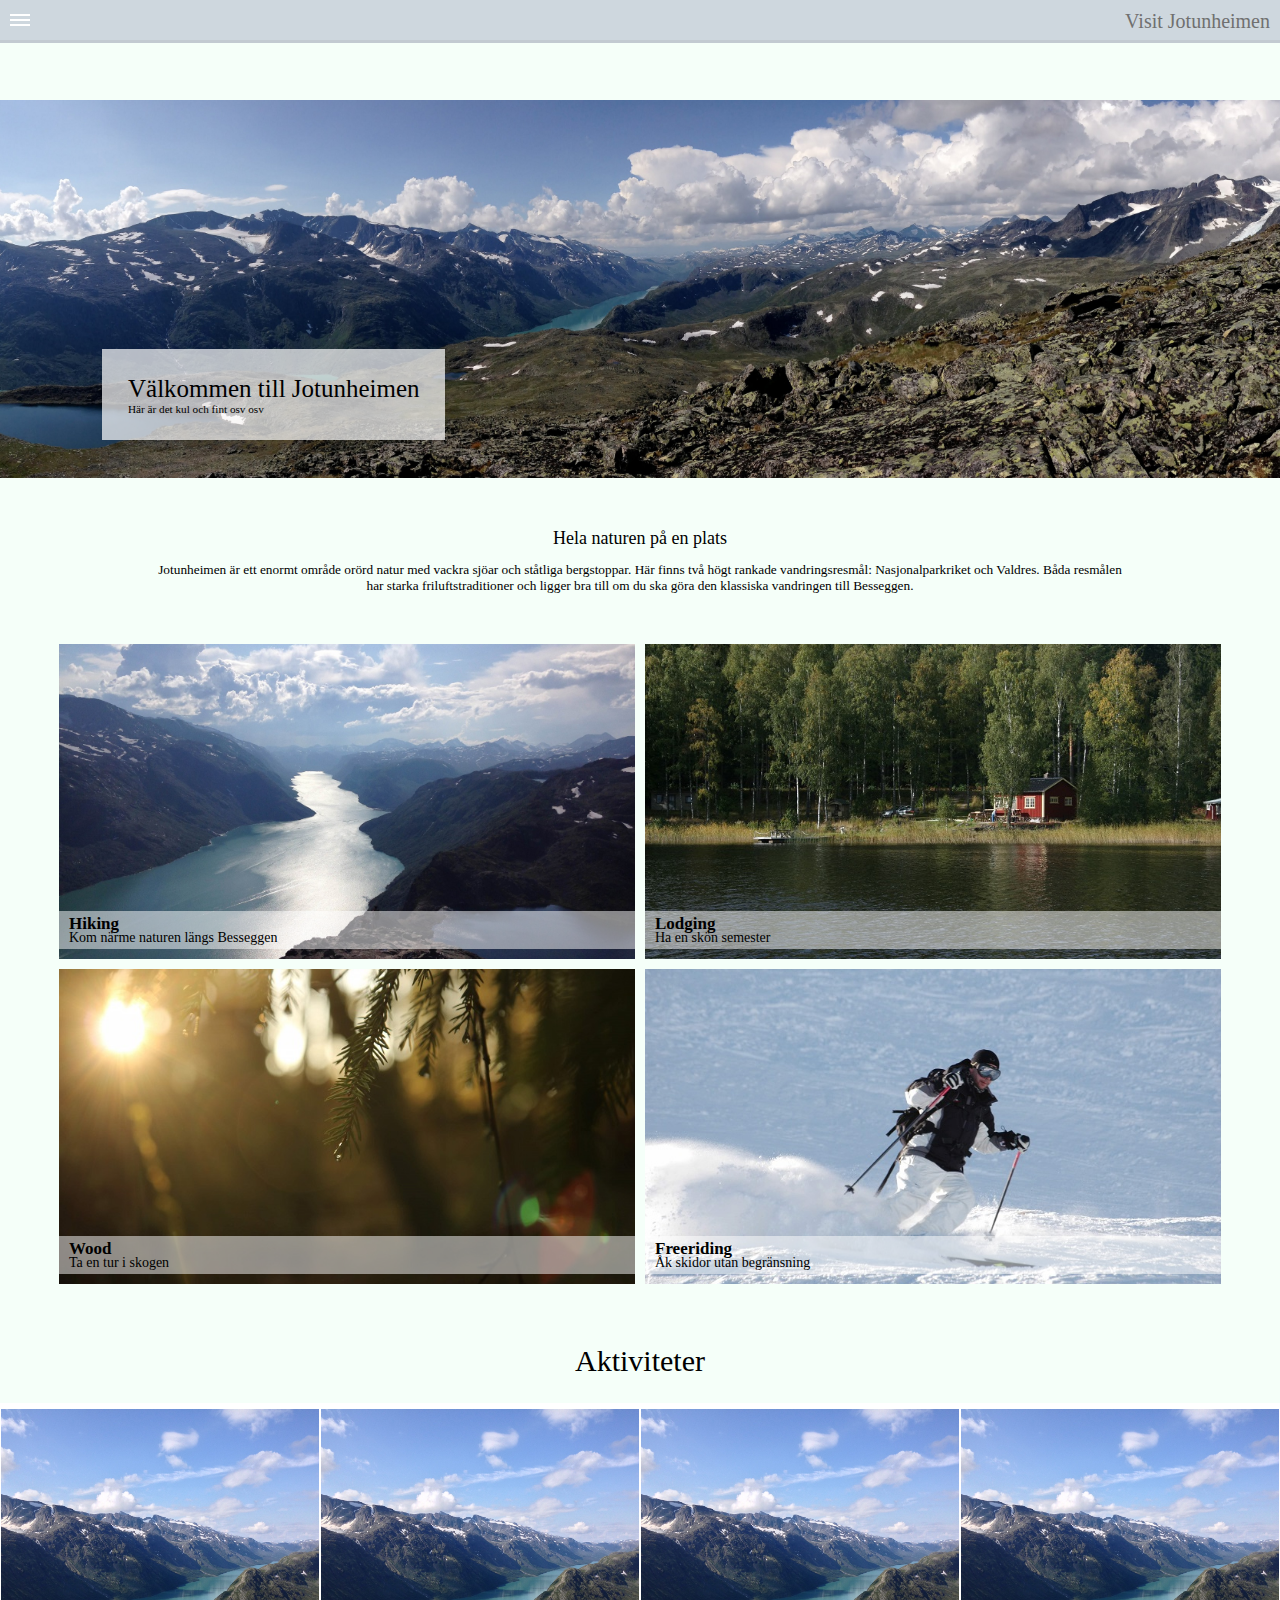
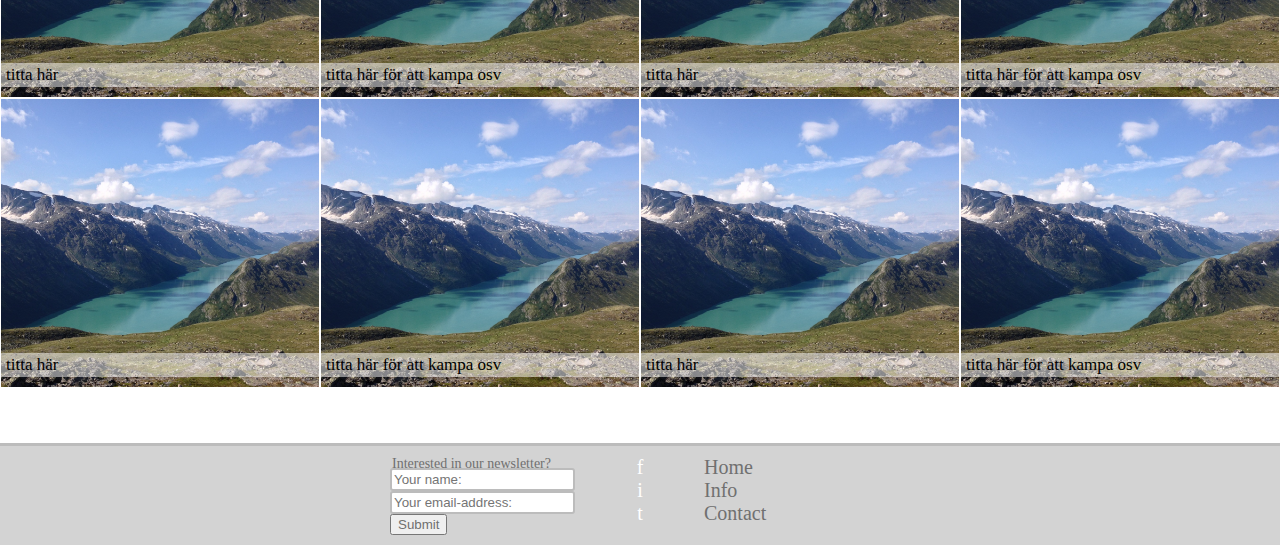
==== src/index.html @ f22ed3e1 "fix width on background" ====
<!DOCTYPE html>
<html lang="en">
<head>
    <meta charset="UTF-8">
    <meta name="viewport" content="width=device-width, initial-scale=1.0"/>
    <meta name="keywords" content="Jotunheimen, Norway, Hiking, Nature">
    <meta name="description" content="Info about Jotunheimen">
    <meta name="author" content="Marcus Lentenius">

    <title>Visit Jotunheimen</title>
    <!-- Latest compiled and minified CSS -->
    <!--    <link rel="stylesheet" href="https://maxcdn.bootstrapcdn.com/bootstrap/4.4.1/css/bootstrap.min.css">-->

    <!-- jQuery library -->
    <script src="https://ajax.googleapis.com/ajax/libs/jquery/3.4.1/jquery.min.js"></script>

    <!-- Popper JS -->
    <script src="https://cdnjs.cloudflare.com/ajax/libs/popper.js/1.16.0/umd/popper.min.js"></script>

    <!-- Latest compiled JavaScript -->
    <script src="https://maxcdn.bootstrapcdn.com/bootstrap/4.4.1/js/bootstrap.min.js"></script>

    <link rel="stylesheet" href="styles/index.css"/>
    <link rel="stylesheet" href="styles/general.css"/>

</head>
<body>
<nav>
    <div class="menu">
        <div class="drop_menu_wrapper"
             data-toggle="collapse"
             data-target="#demo">
            <div class="drop_menu_icon"></div>
            <div class="drop_menu_icon"></div>
            <div class="drop_menu_icon"></div>
        </div>
        <a class="home" href="index.html">Visit Jotunheimen</a>
    </div>
    <div id="demo" class="menu_drop_down collapse">
        <a class="menu_links" href=""> Språk </a>
        <a class="menu_links" href=""> Kontakt </a>
        <a class="menu_links" href=""> Om </a>
    </div>
</nav>
<header class="banner">
    <div class="welcome_wrapper">
        <h2 class="welcome_header">
            Välkommen till Jotunheimen
        </h2>
        <p class="welcome_para">
            Här är det kul
            och fint
            osv
            osv
        </p>
    </div>
</header>

<section id="title_info_section">
    <h1 class="title_header">
        Hela naturen på en plats
    </h1>
    <p class="title_paragraph">
        Jotunheimen är ett enormt område orörd natur med vackra sjöar och ståtliga bergstoppar. Här finns två högt
        rankade vandringsresmål: Nasjonalparkriket och Valdres. Båda resmålen har starka friluftstraditioner och ligger
        bra till om du ska göra den klassiska vandringen till Besseggen.
    </p>
</section>

<section>
    <div class="categories_wrapper">
        <div class="category_hiking_wrapper" onclick="location.href='hiking.html'">
            <div class="category_text_wrapper">
                <h2 class="category_header">
                    Hiking
                </h2>
                <p class="category_paragraph">
                    Kom närme naturen längs Besseggen
                </p>
            </div>
        </div>
        <div class="category_lodging_wrapper">
            <div class="category_text_wrapper">
                <h2 class="category_header">
                    Lodging
                </h2>
                <p class="category_paragraph">
                    Ha en skön semester
                </p>
            </div>
        </div>
        <div class="category_forest_wrapper">
            <div class="category_text_wrapper">
                <h2 class="category_header">
                    Wood
                </h2>
                <p class="category_paragraph">
                    Ta en tur i skogen
                </p>
            </div>
        </div>
        <div class="category_skiing_wrapper">
            <div class="category_text_wrapper">
                <h2 class="category_header">
                    Freeriding
                </h2>
                <p class="category_paragraph">
                    Åk skidor utan begränsning
                </p>
            </div>
        </div>
    </div>
</section>

<section id="short_info_section">
    <h2 class="short_info_title">Aktiviteter</h2>
</section>

<section id="todo_section">
    <div class="todo_links_wrapper">

        <div class="todo_links_target_wrapper">
            <h2 class="todo_link_header">
                titta här
            </h2>
        </div>
        <div class="todo_links_target_wrapper">
            <h2 class="todo_link_header">
                titta här för att kampa osv
            </h2>
        </div>
        <div class="todo_links_target_wrapper">
            <h2 class="todo_link_header">
                titta här
            </h2>
        </div>
        <div class="todo_links_target_wrapper">
            <h2 class="todo_link_header">
                titta här för att kampa osv
            </h2>
        </div>
        <div class="todo_links_target_wrapper">
            <h2 class="todo_link_header">
                titta här
            </h2>
        </div>
        <div class="todo_links_target_wrapper">
            <h2 class="todo_link_header">
                titta här för att kampa osv
            </h2>
        </div>
        <div class="todo_links_target_wrapper">
            <h2 class="todo_link_header">
                titta här
            </h2>
        </div>
        <div class="todo_links_target_wrapper">
            <h2 class="todo_link_header">
                titta här för att kampa osv
            </h2>
        </div>
    </div>
</section>

<footer class="footer">

    <div class="newsletter_wrapper">
        <form action="">
            <fieldset class="newsletter_set">
                <legend class="newsletter_head">Interested in our newsletter?</legend>
                <input class="newsletter_textfield" type="text" placeholder="Your name:"><br>
                <input class="newsletter_textfield" type="text" placeholder="Your email-address:"><br>
                <input class="newsletter_submit" type="submit" value="Submit">
            </fieldset>
        </form>
    </div>
    <div class="social_media_wrapper">
        <p class="menu_links"> f<br>i<br>t</p>
    </div>
    <div class="footer_links_wrapper">
        <a class="footer_links" href="">Home</a>
        <br>
        <a class="footer_links" href="">Info</a>
        <br>
        <a class="footer_links" href="">Contact</a>
    </div>
</footer>

</body>
</html>
---- src/styles/index.css ----
/*<editor-fold desc="MENU">*/
.collapse:not(.show) {
    display: none
}

.collapsing {
    position: relative;
    height: 0;
    overflow: hidden;
    transition: height .35s ease
}

div.menu {
    z-index: 999;
    background-color: #ced7de;
    border-bottom: #c2cad1 3px solid;
    width: 100%;
    height: 40px;
    position: fixed;
    vertical-align: middle;
    top: 0;
}

div.menu_drop_down {
    width: 100%;
    top: 40px;
    position: fixed;
    z-index: 998;
    background-color: #c2cad1;
    border-bottom: #7f9da1 solid 3px;
}

div.drop_menu_icon {
    width: 20px;
    height: 2px;
    margin-bottom: 3px;
    margin-top: 3px;
    background-color: white;
}


a.menu_links {
    color: #707070;
    text-decoration: none;
    margin: 2px 17px 2px 0;
    font-size: 15px;
    float: right;
}



div.drop_menu_wrapper {
    padding-left: 10px;
    padding-top: 11px;
    float: left;
}

div.drop_menu_wrapper:hover {
    cursor: pointer;
}

p.menu_links {
    color: white;
    font-size: 20px;
    margin: auto 15px;
}
/*</editor-fold>*/

/*<editor-fold desc="BANNER">*/

header.banner {
    /*position: relative;*/
    background-image: url("../img/mountain_panorama.jpg");
    background-size: cover;
    background-position: center;
    min-height: 250px;
    height: 100px;
    max-height: 300px;
    padding-bottom: 10%;
    margin-top: 100px;
    position: relative;
}

@media only screen and (max-width: 750px) {
    div.welcome_wrapper {
        width: 100%;
        box-sizing: border-box;
        padding: 15%;
    }
}

@media only screen and (min-width: 751px) {
    div.welcome_wrapper {
        left: 8%;
    }
}

div.welcome_wrapper {
    position: absolute;
    bottom: 10%;
    padding: 2%;
    font-size: 70%;
    background: rgba(255, 255, 255, 0.7);
}

h2.welcome_header {
    padding: 0;
    font-size: 25px;
    margin: 0;
}

p.welcome_para {
    padding: 0;
    margin: 0;
}
/*</editor-fold>*/

/*<editor-fold desc="TITLE">*/
#title_info_section {
    margin: 50px 0;
    text-align: center;
    padding: 0 12%;
}

h1.title_header {
    font-size: large;
}

p.title_paragraph {
    font-size: smaller;
}
/*</editor-fold>*/

/*<editor-fold desc="CATEGORIES">*/

div.categories_wrapper {
    width: 100%;
    display: flex;
    flex-wrap: wrap;
    margin: 0 auto 50px;
    justify-content: center;
    align-items: stretch;
}

@media only screen and (max-width: 750px) {
    div.category_hiking_wrapper,
    div.category_lodging_wrapper,
    div.category_forest_wrapper,
    div.category_skiing_wrapper {
        height: 25vh;
        flex-basis: 49%;
    }
}

@media only screen and (min-width: 751px) {
    div.category_hiking_wrapper,
    div.category_lodging_wrapper,
    div.category_forest_wrapper,
    div.category_skiing_wrapper {
        flex-basis: 49%;
        max-width: 45%;
        height: 35vh;
    }
}

div.category_hiking_wrapper:hover,
div.category_lodging_wrapper:hover,
div.category_forest_wrapper:hover,
div.category_skiing_wrapper:hover  {
    opacity: 0.9;
    cursor: pointer;
}
div.category_hiking_wrapper,
div.category_lodging_wrapper,
div.category_forest_wrapper,
div.category_skiing_wrapper {
    background-size: cover;
    background-position: center;
    margin: 0 5px 10px 5px;
    flex-grow: 1;
    position: relative;
}

/*<editor-fold desc="BG_IMG">*/
div.category_lodging_wrapper {
    background-image: url("../img/lodge.JPG");
}

div.category_hiking_wrapper {
    background-image: url("../img/lake.jpg");
}
div.category_hiking_wrapper:hover {
    cursor: pointer;
}

div.category_forest_wrapper {
    background-image: url("../img/forest.jpg");
}

div.category_skiing_wrapper {
    background-image: url("../img/skiing.JPG");
}
/*</editor-fold>*/


div.category_text_wrapper {
    background: rgba(255, 255, 255, 0.5);
    box-sizing: border-box;
    width: 100%;
    padding: 3px 10px;
    margin: 0;
    position: absolute;
    bottom: 10px;
    font-size: 17px;
}

h2.category_header {
    font-size: 17px;
    font-weight: 600;
    margin: 0;
}

p.category_paragraph {
    font-size: 14px;
    margin: -4px 0 0 0;
}


/*</editor-fold>*/

/*<editor-fold desc="TODO_LINKS">*/
div.todo_links_wrapper {
    width: 100%;
    display: flex;
    flex-wrap: wrap;
    margin: 0 auto 50px;
    justify-content: center;
    align-items: stretch;
    background: black;
}


@media only screen and  (min-width: 1201px) {
    div.todo_links_target_wrapper {
        height: 32vh;
        flex-basis: 24%;
    }
}

@media only screen and  (max-width: 1200px) {
    div.todo_links_target_wrapper {
        height: 32vh;
        flex-basis: 49%;
    }
}

@media only screen and  (max-width: 750px) {
    div.todo_links_target_wrapper {
        height: 25vh;
        flex-basis: 49%;
    }
}

div.todo_links_target_wrapper:hover {
    opacity: 0.9;
    cursor: pointer;
}

div.todo_links_target_wrapper {
    position: relative;
    background-image: url("../img/valley_grass.jpg");
    background-size: cover;
    background-position: center;
    flex-grow: 1;
    opacity: 1;
    border: white 1px solid;
    margin: 0;
}


h2.todo_link_header {
    box-sizing: border-box;
    background: rgba(255, 255, 255, 0.50);
    width: 100%;
    padding: 2px 5px;
    margin: 0;
    position: absolute;
    bottom: 10px;
    font-size: 17px;
}

#todo_section {
    width: 100%;
    /*!*height: 300px; !* remove*!*!*/
    padding: 5px 0 5px 0;
    background: white; /* remove*/
}
/*</editor-fold>*/

#short_info_section {
    width: 100%;
    background:  #f5fff9;
    margin-bottom: 25px;
}

h2.short_info_title {
    text-align: center;
    font-weight: 300;
    font-size: 30px;
}

img.linkedIn_icon {
    width: 40px;
    filter: grayscale(10);
}
---- src/styles/general.css ----
.collapse:not(.show) {
    display: none
}

.collapsing {
    position: relative;
    height: 0;
    overflow: hidden;
    transition: height .35s ease
}

div.menu {
    z-index: 999;
    background-color: #ced7de;
    border-bottom: #c2cad1 3px solid;
    width: 100%;
    height: 40px;
    position: fixed;
}

div.menu_drop_down {
    width: 100%;
    top: 40px;
    position: fixed;
    z-index: 998;
    background-color: #c2cad1;
    border-bottom: #7f9da1 solid 3px;
}

div.drop_menu_icon {
    width: 20px;
    height: 2px;
    margin-bottom: 3px;
    margin-top: 3px;
    background-color: white;
}


a.menu_links {
    color: #707070;
    text-decoration: none;
    margin: 2px 17px 2px 0;
    font-size: 15px;
    float: right;
}

div.drop_menu_wrapper {
    padding-left: 10px;
    padding-top: 11px;
    float: left;
}

div.drop_menu_wrapper:hover {
    cursor: pointer;
}

p.menu_text {
    float: right;
    font-size: 20px;
    margin: 10px;
}


p.menu_links {
    color: white;
    font-size: 20px;
    margin: auto 15px;
}

fieldset.newsletter_set {
    width: 0;
    border: none;
}

legend.newsletter_head {
    color: #707070;
    font-size: 14px;
    margin-bottom: -10px;
}

input.newsletter_submit {
    right: 0;
    color: #707070;
}

div.social_media_wrapper {
    text-align: center;
    flex-basis: 10%;
    max-width: 200px;
}

div.footer_links_wrapper {
    flex-basis: 45%;
    max-width: 200px;
    padding-top: -10px;
}

div.newsletter_wrapper {
    flex-basis: 45%;
    max-width: 200px;
}
input.newsletter_textfield {
    border-radius: 3px;
    border: 2px solid #bcbcbc;
    padding: 2px;
}

a.footer_links {
    color: #707070;
    font-size: 20px;
    margin-top: -10px;
    text-decoration: none;
}

footer.footer {
    display: flex;
    justify-content: center;
    width: 100%;
    padding-top: 10px;
    background-color: #d3d3d3;
    border-top: #bcbcbc 3px solid;
}

a.home {
    float: right;
    font-size: 20px;
    margin: 10px;
    color: #707070;
    text-decoration: none;
}

body {
    margin: 0;
    background: #f5fff9;
    font-family: Calibri, serif;

}

h1, h2, h3, h4, h5, h6 {
    font-weight: 500;
}
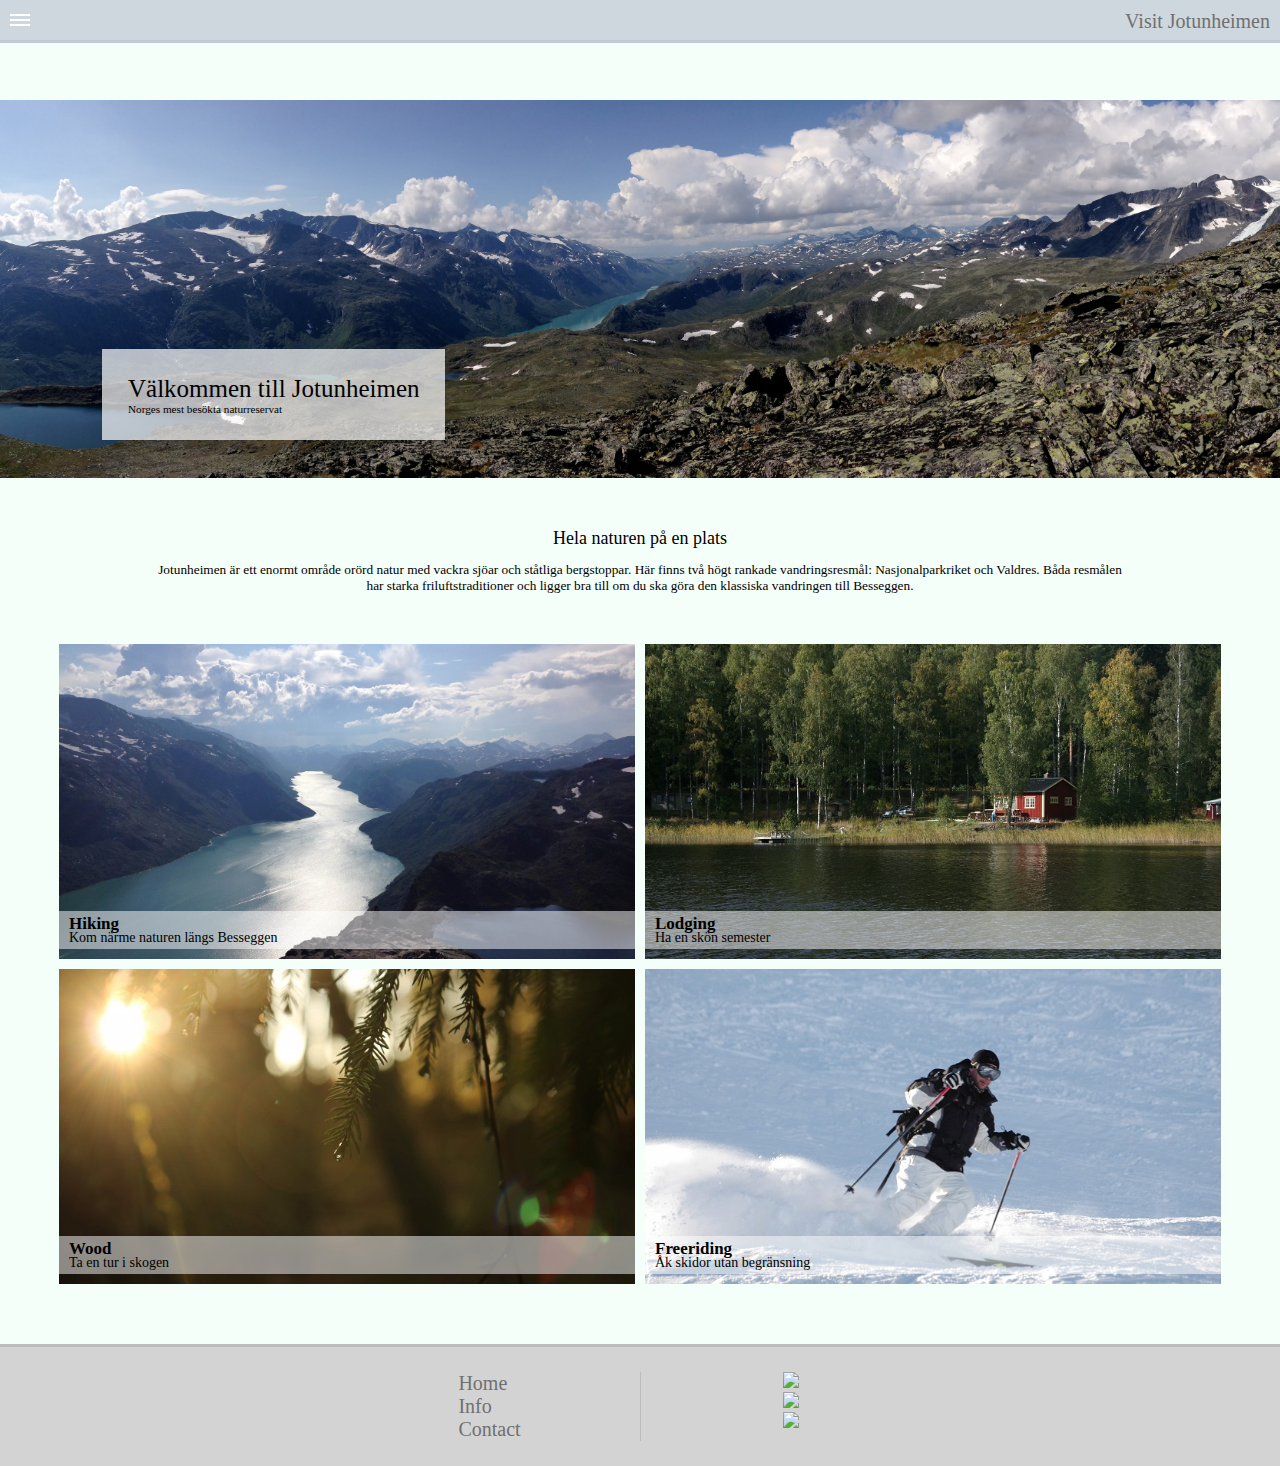
==== commit 49e4db62: "changed images cleaned up code cleaned up features fixed footer" ====
--- a/src/index.html
+++ b/src/index.html
@@ -7,17 +7,11 @@
     <meta name="description" content="Info about Jotunheimen">
     <meta name="author" content="Marcus Lentenius">
 
+    <link rel="shortcut icon" href="img/favicon.png"/>
     <title>Visit Jotunheimen</title>
-    <!-- Latest compiled and minified CSS -->
-    <!--    <link rel="stylesheet" href="https://maxcdn.bootstrapcdn.com/bootstrap/4.4.1/css/bootstrap.min.css">-->
 
-    <!-- jQuery library -->
     <script src="https://ajax.googleapis.com/ajax/libs/jquery/3.4.1/jquery.min.js"></script>
-
-    <!-- Popper JS -->
     <script src="https://cdnjs.cloudflare.com/ajax/libs/popper.js/1.16.0/umd/popper.min.js"></script>
-
-    <!-- Latest compiled JavaScript -->
     <script src="https://maxcdn.bootstrapcdn.com/bootstrap/4.4.1/js/bootstrap.min.js"></script>
 
     <link rel="stylesheet" href="styles/index.css"/>
@@ -48,10 +42,7 @@
             Välkommen till Jotunheimen
         </h2>
         <p class="welcome_para">
-            Här är det kul
-            och fint
-            osv
-            osv
+            Norges mest besökta naturreservat
         </p>
     </div>
 </header>
@@ -69,7 +60,7 @@
 
 <section>
     <div class="categories_wrapper">
-        <div class="category_hiking_wrapper" onclick="location.href='hiking.html'">
+        <div class="category_hiking_wrapper" onclick="location.href='hiking.html#hiking'">
             <div class="category_text_wrapper">
                 <h2 class="category_header">
                     Hiking
@@ -79,7 +70,7 @@
                 </p>
             </div>
         </div>
-        <div class="category_lodging_wrapper">
+        <div class="category_lodging_wrapper" onclick="location.href='hiking.html#skiing'">
             <div class="category_text_wrapper">
                 <h2 class="category_header">
                     Lodging
@@ -89,7 +80,7 @@
                 </p>
             </div>
         </div>
-        <div class="category_forest_wrapper">
+        <div class="category_forest_wrapper" onclick="location.href='hiking.html#lodging'">
             <div class="category_text_wrapper">
                 <h2 class="category_header">
                     Wood
@@ -99,7 +90,7 @@
                 </p>
             </div>
         </div>
-        <div class="category_skiing_wrapper">
+        <div class="category_skiing_wrapper" onclick="location.href='hiking.html#forest_trail'">
             <div class="category_text_wrapper">
                 <h2 class="category_header">
                     Freeriding
@@ -112,77 +103,26 @@
     </div>
 </section>
 
-<section id="short_info_section">
-    <h2 class="short_info_title">Aktiviteter</h2>
-</section>
-
-<section id="todo_section">
-    <div class="todo_links_wrapper">
-
-        <div class="todo_links_target_wrapper">
-            <h2 class="todo_link_header">
-                titta här
-            </h2>
-        </div>
-        <div class="todo_links_target_wrapper">
-            <h2 class="todo_link_header">
-                titta här för att kampa osv
-            </h2>
-        </div>
-        <div class="todo_links_target_wrapper">
-            <h2 class="todo_link_header">
-                titta här
-            </h2>
-        </div>
-        <div class="todo_links_target_wrapper">
-            <h2 class="todo_link_header">
-                titta här för att kampa osv
-            </h2>
-        </div>
-        <div class="todo_links_target_wrapper">
-            <h2 class="todo_link_header">
-                titta här
-            </h2>
-        </div>
-        <div class="todo_links_target_wrapper">
-            <h2 class="todo_link_header">
-                titta här för att kampa osv
-            </h2>
-        </div>
-        <div class="todo_links_target_wrapper">
-            <h2 class="todo_link_header">
-                titta här
-            </h2>
-        </div>
-        <div class="todo_links_target_wrapper">
-            <h2 class="todo_link_header">
-                titta här för att kampa osv
-            </h2>
+<footer class="footer">
+    <div class="footer_links_wrapper">
+        <div class="footer_links_centering">
+            <a class="footer_links" href="">Home</a>
+            <br>
+            <a class="footer_links" href="">Info</a>
+            <br>
+            <a class="footer_links" href="">Contact</a>
         </div>
     </div>
-</section>
-
-<footer class="footer">
-
-    <div class="newsletter_wrapper">
-        <form action="">
-            <fieldset class="newsletter_set">
-                <legend class="newsletter_head">Interested in our newsletter?</legend>
-                <input class="newsletter_textfield" type="text" placeholder="Your name:"><br>
-                <input class="newsletter_textfield" type="text" placeholder="Your email-address:"><br>
-                <input class="newsletter_submit" type="submit" value="Submit">
-            </fieldset>
-        </form>
-    </div>
     <div class="social_media_wrapper">
-        <p class="menu_links"> f<br>i<br>t</p>
-    </div>
-    <div class="footer_links_wrapper">
-        <a class="footer_links" href="">Home</a>
-        <br>
-        <a class="footer_links" href="">Info</a>
-        <br>
-        <a class="footer_links" href="">Contact</a>
+        <a class="social_media_link" href="https://twitter.com/jotunheimen_com">
+            <img class="social_media_icon" src="img/twitter.png"/>
+        </a>
+        <a class="social_media_link" href="https://www.facebook.com/Jotunheimennorway/">
+            <img class="social_media_icon" src="img/facebook.png"/>
+        </a>
+        <a class="social_media_link" href="https://www.instagram.com/visitjotunheimen/">
+            <img class="social_media_icon" src="img/instagram.png"/>
+        </a>
     </div>
 </footer>
 
--- a/src/styles/index.css
+++ b/src/styles/index.css
@@ -179,6 +179,7 @@
     margin: 0 5px 10px 5px;
     flex-grow: 1;
     position: relative;
+    transition: opacity .2s ease-in-out;
 }
 
 /*<editor-fold desc="BG_IMG">*/
@@ -275,6 +276,7 @@
     opacity: 1;
     border: white 1px solid;
     margin: 0;
+    transition: opacity .2s ease-in-out;
 }
 
 
--- a/src/styles/general.css
+++ b/src/styles/general.css
@@ -61,49 +61,19 @@
     margin: 10px;
 }
 
-
-p.menu_links {
-    color: white;
-    font-size: 20px;
-    margin: auto 15px;
-}
-
-fieldset.newsletter_set {
-    width: 0;
-    border: none;
-}
-
-legend.newsletter_head {
-    color: #707070;
-    font-size: 14px;
-    margin-bottom: -10px;
-}
-
-input.newsletter_submit {
-    right: 0;
-    color: #707070;
-}
-
 div.social_media_wrapper {
-    text-align: center;
-    flex-basis: 10%;
-    max-width: 200px;
+    flex-basis: 50%;
+    max-width: 300px;
+    display: flex;
+    flex-direction: column;
+    align-items: center;
+    border-left: solid #bcbcbc 1px;
 }
 
 div.footer_links_wrapper {
-    flex-basis: 45%;
-    max-width: 200px;
-    padding-top: -10px;
-}
-
-div.newsletter_wrapper {
-    flex-basis: 45%;
-    max-width: 200px;
-}
-input.newsletter_textfield {
-    border-radius: 3px;
-    border: 2px solid #bcbcbc;
-    padding: 2px;
+    /*text-align: center;*/
+    flex-basis: 50%;
+    max-width: 300px;
 }
 
 a.footer_links {
@@ -113,11 +83,18 @@
     text-decoration: none;
 }
 
+div.footer_links_centering {
+    display: inline-block;
+    position: relative;
+    left: calc(50%);
+    transform: translateX(-50%);
+}
+
 footer.footer {
     display: flex;
     justify-content: center;
     width: 100%;
-    padding-top: 10px;
+    padding: 25px 0;
     background-color: #d3d3d3;
     border-top: #bcbcbc 3px solid;
 }
@@ -127,6 +104,10 @@
     font-size: 20px;
     margin: 10px;
     color: #707070;
+    text-decoration: none;
+}
+
+a.social_media_link {
     text-decoration: none;
 }
 
@@ -140,3 +121,7 @@
 h1, h2, h3, h4, h5, h6 {
     font-weight: 500;
 }
+
+img.social_media_icon {
+    height: 20px;
+}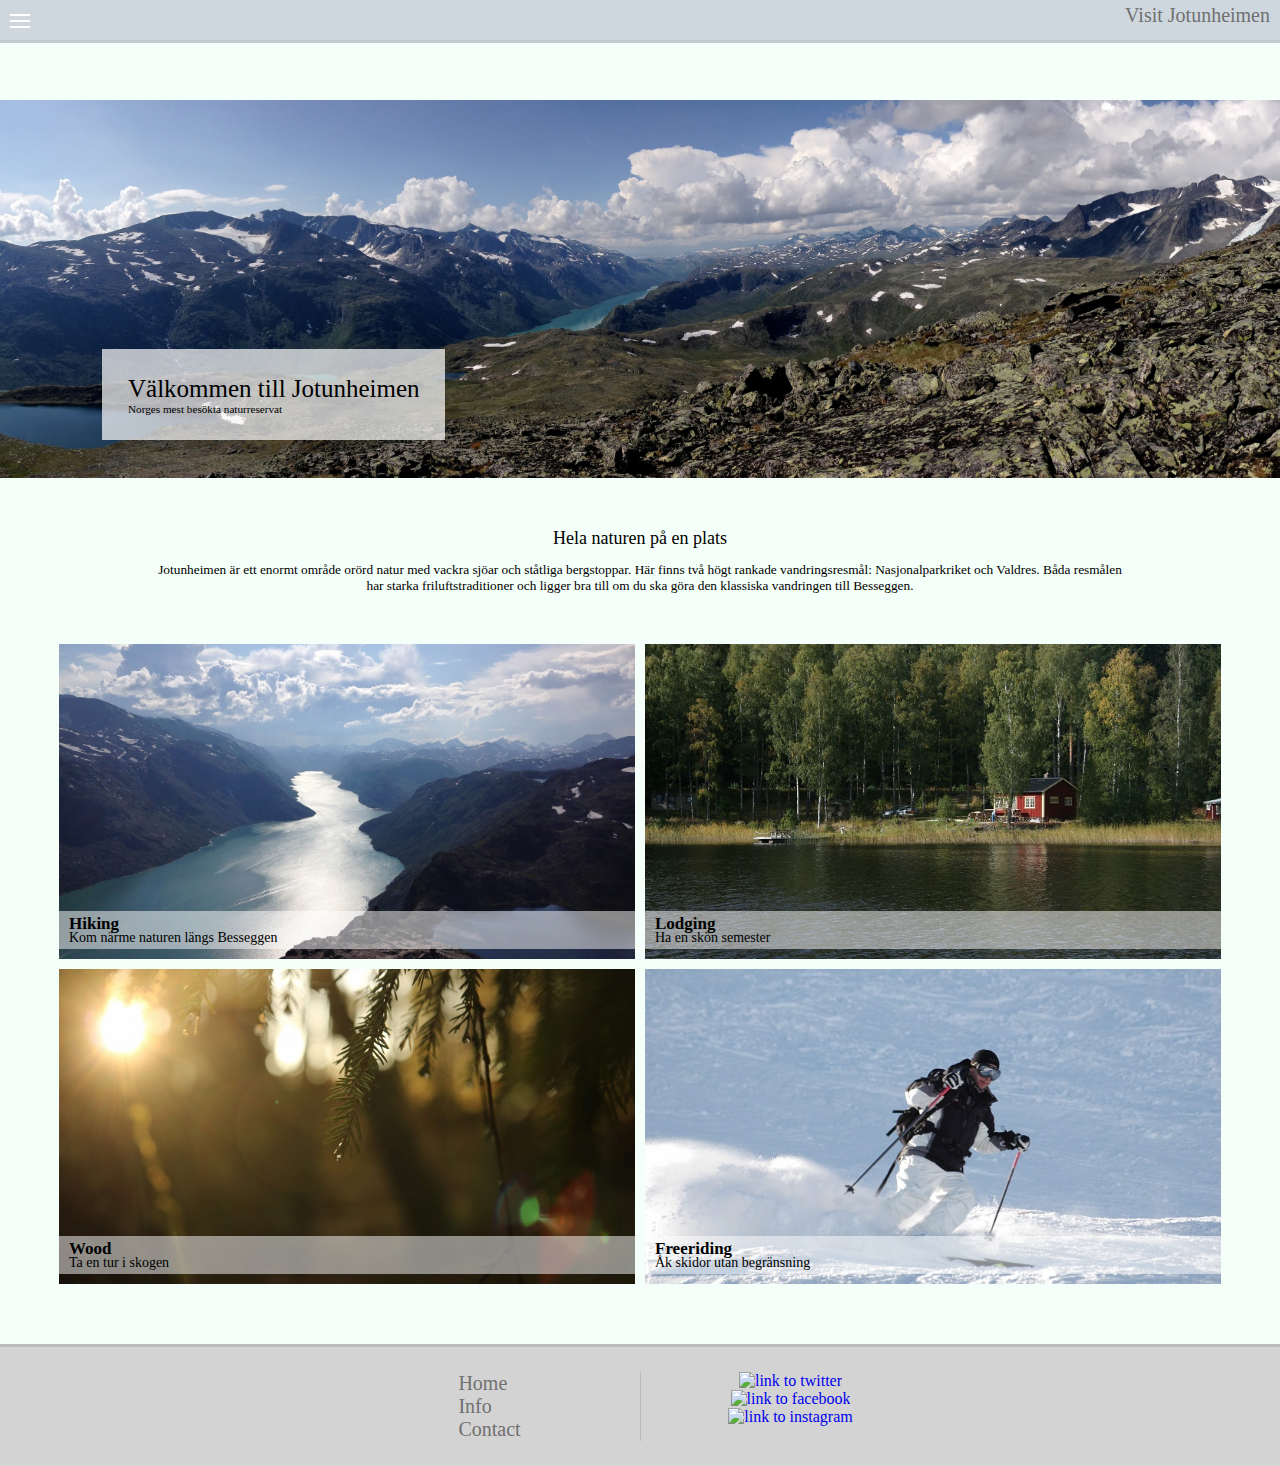
==== commit dae91f0e: "changed images cleaned up code cleaned up features fixed footer" ====
--- a/src/index.html
+++ b/src/index.html
@@ -31,9 +31,9 @@
         <a class="home" href="index.html">Visit Jotunheimen</a>
     </div>
     <div id="demo" class="menu_drop_down collapse">
-        <a class="menu_links" href=""> Språk </a>
-        <a class="menu_links" href=""> Kontakt </a>
-        <a class="menu_links" href=""> Om </a>
+        <a class="menu_links" href="index.html"> Home </a>
+        <a class="menu_links" href="info.html"> Info </a>
+        <a class="menu_links" href="contact.html"> Contact </a>
     </div>
 </nav>
 <header class="banner">
@@ -115,13 +115,13 @@
     </div>
     <div class="social_media_wrapper">
         <a class="social_media_link" href="https://twitter.com/jotunheimen_com">
-            <img class="social_media_icon" src="img/twitter.png"/>
+            <img class="social_media_icon" src="img/twitter.png" alt="link to twitter"/>
         </a>
         <a class="social_media_link" href="https://www.facebook.com/Jotunheimennorway/">
-            <img class="social_media_icon" src="img/facebook.png"/>
+            <img class="social_media_icon" src="img/facebook.png" alt="link to facebook"/>
         </a>
         <a class="social_media_link" href="https://www.instagram.com/visitjotunheimen/">
-            <img class="social_media_icon" src="img/instagram.png"/>
+            <img class="social_media_icon" src="img/instagram.png" alt="link to instagram"/>
         </a>
     </div>
 </footer>
--- a/src/styles/index.css
+++ b/src/styles/index.css
@@ -1,80 +1,12 @@
-/*<editor-fold desc="MENU">*/
-.collapse:not(.show) {
-    display: none
-}
-
-.collapsing {
-    position: relative;
-    height: 0;
-    overflow: hidden;
-    transition: height .35s ease
-}
-
-div.menu {
-    z-index: 999;
-    background-color: #ced7de;
-    border-bottom: #c2cad1 3px solid;
-    width: 100%;
-    height: 40px;
-    position: fixed;
-    vertical-align: middle;
-    top: 0;
-}
-
-div.menu_drop_down {
-    width: 100%;
-    top: 40px;
-    position: fixed;
-    z-index: 998;
-    background-color: #c2cad1;
-    border-bottom: #7f9da1 solid 3px;
-}
-
-div.drop_menu_icon {
-    width: 20px;
-    height: 2px;
-    margin-bottom: 3px;
-    margin-top: 3px;
-    background-color: white;
-}
-
-
-a.menu_links {
-    color: #707070;
-    text-decoration: none;
-    margin: 2px 17px 2px 0;
-    font-size: 15px;
-    float: right;
-}
-
-
-
-div.drop_menu_wrapper {
-    padding-left: 10px;
-    padding-top: 11px;
-    float: left;
-}
-
-div.drop_menu_wrapper:hover {
-    cursor: pointer;
-}
-
-p.menu_links {
-    color: white;
-    font-size: 20px;
-    margin: auto 15px;
-}
-/*</editor-fold>*/
 
 /*<editor-fold desc="BANNER">*/
 
 header.banner {
-    /*position: relative;*/
     background-image: url("../img/mountain_panorama.jpg");
     background-size: cover;
     background-position: center;
     min-height: 250px;
-    height: 100px;
+    /*height: 100px;*/
     max-height: 300px;
     padding-bottom: 10%;
     margin-top: 100px;
@@ -104,13 +36,13 @@
 }
 
 h2.welcome_header {
-    padding: 0;
+    /*padding: 0;*/
     font-size: 25px;
     margin: 0;
 }
 
 p.welcome_para {
-    padding: 0;
+    /*padding: 0;*/
     margin: 0;
 }
 /*</editor-fold>*/
@@ -139,7 +71,7 @@
     flex-wrap: wrap;
     margin: 0 auto 50px;
     justify-content: center;
-    align-items: stretch;
+    /*align-items: stretch;*/
 }
 
 @media only screen and (max-width: 750px) {
@@ -229,89 +161,4 @@
 
 /*</editor-fold>*/
 
-/*<editor-fold desc="TODO_LINKS">*/
-div.todo_links_wrapper {
-    width: 100%;
-    display: flex;
-    flex-wrap: wrap;
-    margin: 0 auto 50px;
-    justify-content: center;
-    align-items: stretch;
-    background: black;
-}
 
-
-@media only screen and  (min-width: 1201px) {
-    div.todo_links_target_wrapper {
-        height: 32vh;
-        flex-basis: 24%;
-    }
-}
-
-@media only screen and  (max-width: 1200px) {
-    div.todo_links_target_wrapper {
-        height: 32vh;
-        flex-basis: 49%;
-    }
-}
-
-@media only screen and  (max-width: 750px) {
-    div.todo_links_target_wrapper {
-        height: 25vh;
-        flex-basis: 49%;
-    }
-}
-
-div.todo_links_target_wrapper:hover {
-    opacity: 0.9;
-    cursor: pointer;
-}
-
-div.todo_links_target_wrapper {
-    position: relative;
-    background-image: url("../img/valley_grass.jpg");
-    background-size: cover;
-    background-position: center;
-    flex-grow: 1;
-    opacity: 1;
-    border: white 1px solid;
-    margin: 0;
-    transition: opacity .2s ease-in-out;
-}
-
-
-h2.todo_link_header {
-    box-sizing: border-box;
-    background: rgba(255, 255, 255, 0.50);
-    width: 100%;
-    padding: 2px 5px;
-    margin: 0;
-    position: absolute;
-    bottom: 10px;
-    font-size: 17px;
-}
-
-#todo_section {
-    width: 100%;
-    /*!*height: 300px; !* remove*!*!*/
-    padding: 5px 0 5px 0;
-    background: white; /* remove*/
-}
-/*</editor-fold>*/
-
-#short_info_section {
-    width: 100%;
-    background:  #f5fff9;
-    margin-bottom: 25px;
-}
-
-h2.short_info_title {
-    text-align: center;
-    font-weight: 300;
-    font-size: 30px;
-}
-
-img.linkedIn_icon {
-    width: 40px;
-    filter: grayscale(10);
-}
--- a/src/styles/general.css
+++ b/src/styles/general.css
@@ -11,19 +11,22 @@
 }
 
 div.menu {
-    z-index: 999;
+    text-align: right;
+    z-index: 1;
     background-color: #ced7de;
     border-bottom: #c2cad1 3px solid;
     width: 100%;
     height: 40px;
     position: fixed;
+    top: 0;
 }
 
 div.menu_drop_down {
     width: 100%;
     top: 40px;
     position: fixed;
-    z-index: 998;
+    text-align: right;
+    z-index: 1;
     background-color: #c2cad1;
     border-bottom: #7f9da1 solid 3px;
 }
@@ -31,8 +34,7 @@
 div.drop_menu_icon {
     width: 20px;
     height: 2px;
-    margin-bottom: 3px;
-    margin-top: 3px;
+    margin-bottom: 4px;
     background-color: white;
 }
 
@@ -40,25 +42,20 @@
 a.menu_links {
     color: #707070;
     text-decoration: none;
-    margin: 2px 17px 2px 0;
+    margin-right: 10px;
     font-size: 15px;
-    float: right;
+    position: relative;
+    bottom: 3px;
 }
 
 div.drop_menu_wrapper {
     padding-left: 10px;
-    padding-top: 11px;
+    padding-top: 14px;
     float: left;
 }
 
 div.drop_menu_wrapper:hover {
     cursor: pointer;
-}
-
-p.menu_text {
-    float: right;
-    font-size: 20px;
-    margin: 10px;
 }
 
 div.social_media_wrapper {
@@ -71,7 +68,6 @@
 }
 
 div.footer_links_wrapper {
-    /*text-align: center;*/
     flex-basis: 50%;
     max-width: 300px;
 }
@@ -79,29 +75,31 @@
 a.footer_links {
     color: #707070;
     font-size: 20px;
-    margin-top: -10px;
+    /*margin-top: -10px;*/
     text-decoration: none;
 }
 
 div.footer_links_centering {
     display: inline-block;
     position: relative;
-    left: calc(50%);
+    left: 50%;
     transform: translateX(-50%);
 }
 
 footer.footer {
     display: flex;
     justify-content: center;
-    width: 100%;
+    /*width: 100%;*/
     padding: 25px 0;
     background-color: #d3d3d3;
     border-top: #bcbcbc 3px solid;
 }
 
 a.home {
-    float: right;
+    /*float: right;*/
     font-size: 20px;
+    top: 4px;
+    position: relative;
     margin: 10px;
     color: #707070;
     text-decoration: none;
@@ -115,7 +113,6 @@
     margin: 0;
     background: #f5fff9;
     font-family: Calibri, serif;
-
 }
 
 h1, h2, h3, h4, h5, h6 {
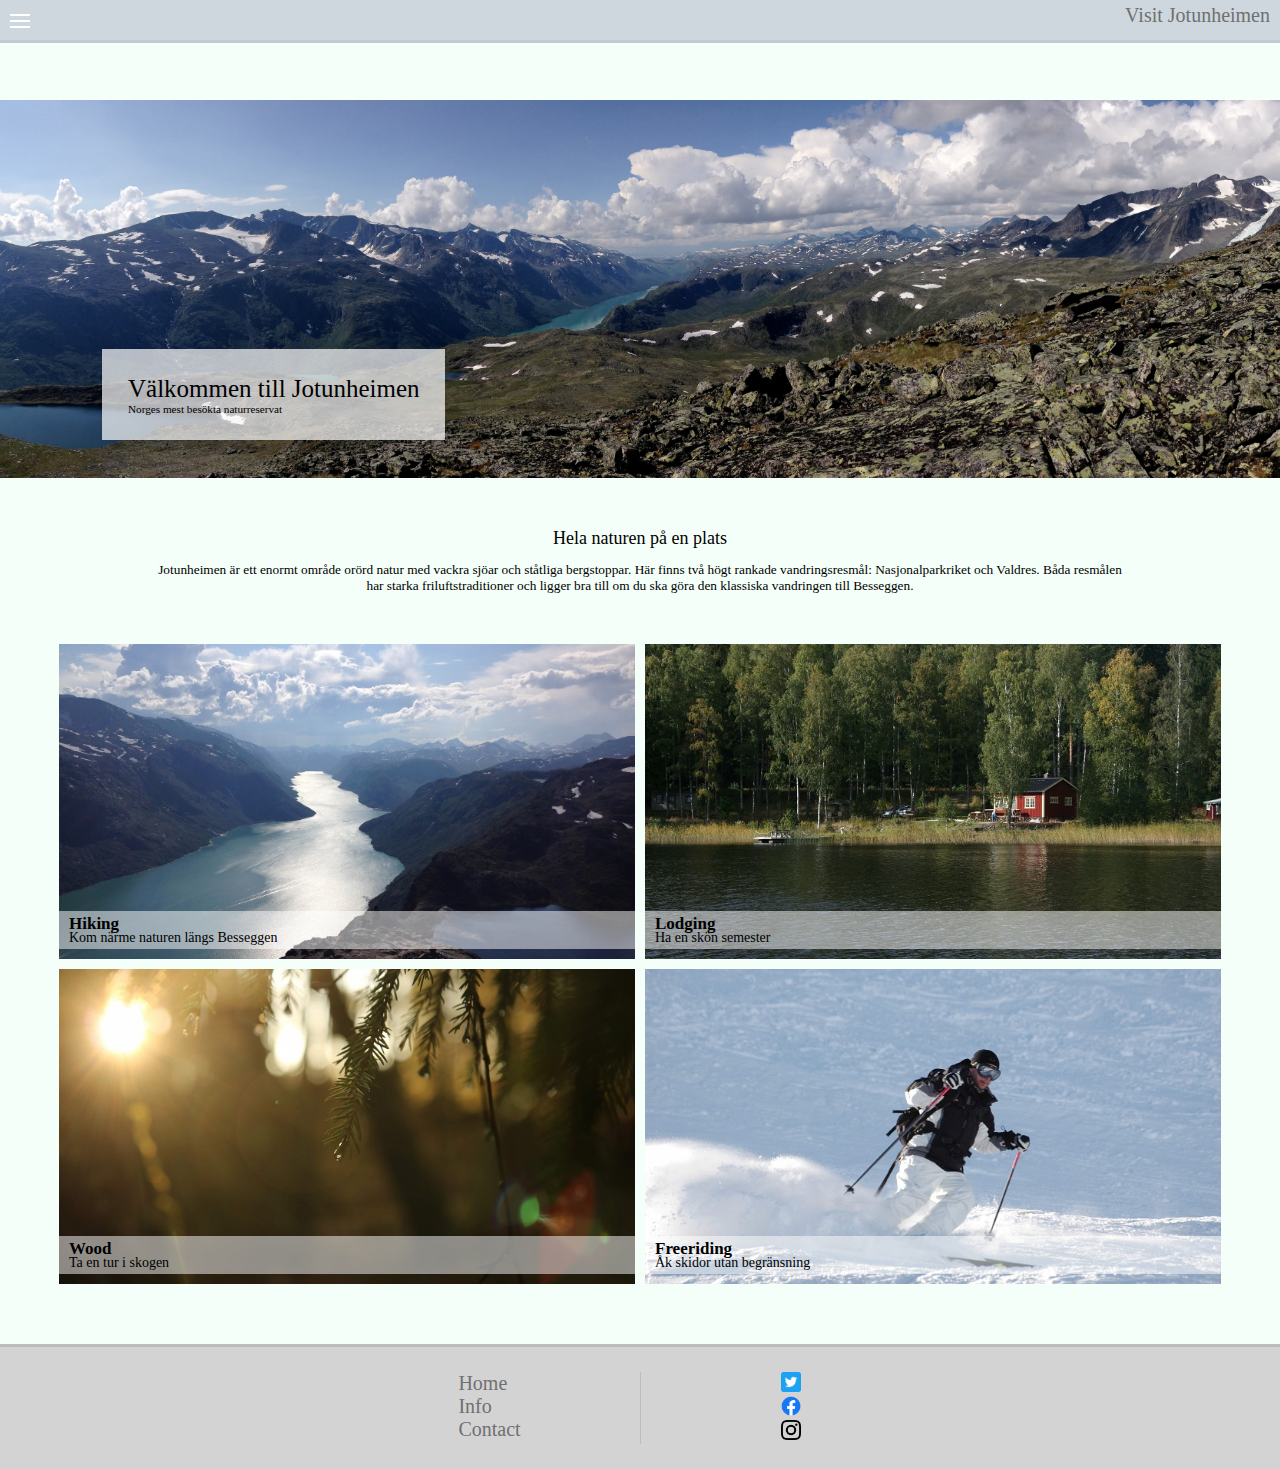
==== commit 99760138: "responsive layout for tablets and smartphones" ====
--- a/src/index.html
+++ b/src/index.html
@@ -32,7 +32,7 @@
     </div>
     <div id="demo" class="menu_drop_down collapse">
         <a class="menu_links" href="index.html"> Home </a>
-        <a class="menu_links" href="info.html"> Info </a>
+        <a class="menu_links" href="hiking.html"> Info </a>
         <a class="menu_links" href="contact.html"> Contact </a>
     </div>
 </nav>
--- a/src/styles/index.css
+++ b/src/styles/index.css
@@ -71,7 +71,6 @@
     flex-wrap: wrap;
     margin: 0 auto 50px;
     justify-content: center;
-    /*align-items: stretch;*/
 }
 
 @media only screen and (max-width: 750px) {
--- a/src/styles/general.css
+++ b/src/styles/general.css
@@ -75,7 +75,6 @@
 a.footer_links {
     color: #707070;
     font-size: 20px;
-    /*margin-top: -10px;*/
     text-decoration: none;
 }
 
@@ -89,14 +88,12 @@
 footer.footer {
     display: flex;
     justify-content: center;
-    /*width: 100%;*/
     padding: 25px 0;
     background-color: #d3d3d3;
     border-top: #bcbcbc 3px solid;
 }
 
 a.home {
-    /*float: right;*/
     font-size: 20px;
     top: 4px;
     position: relative;
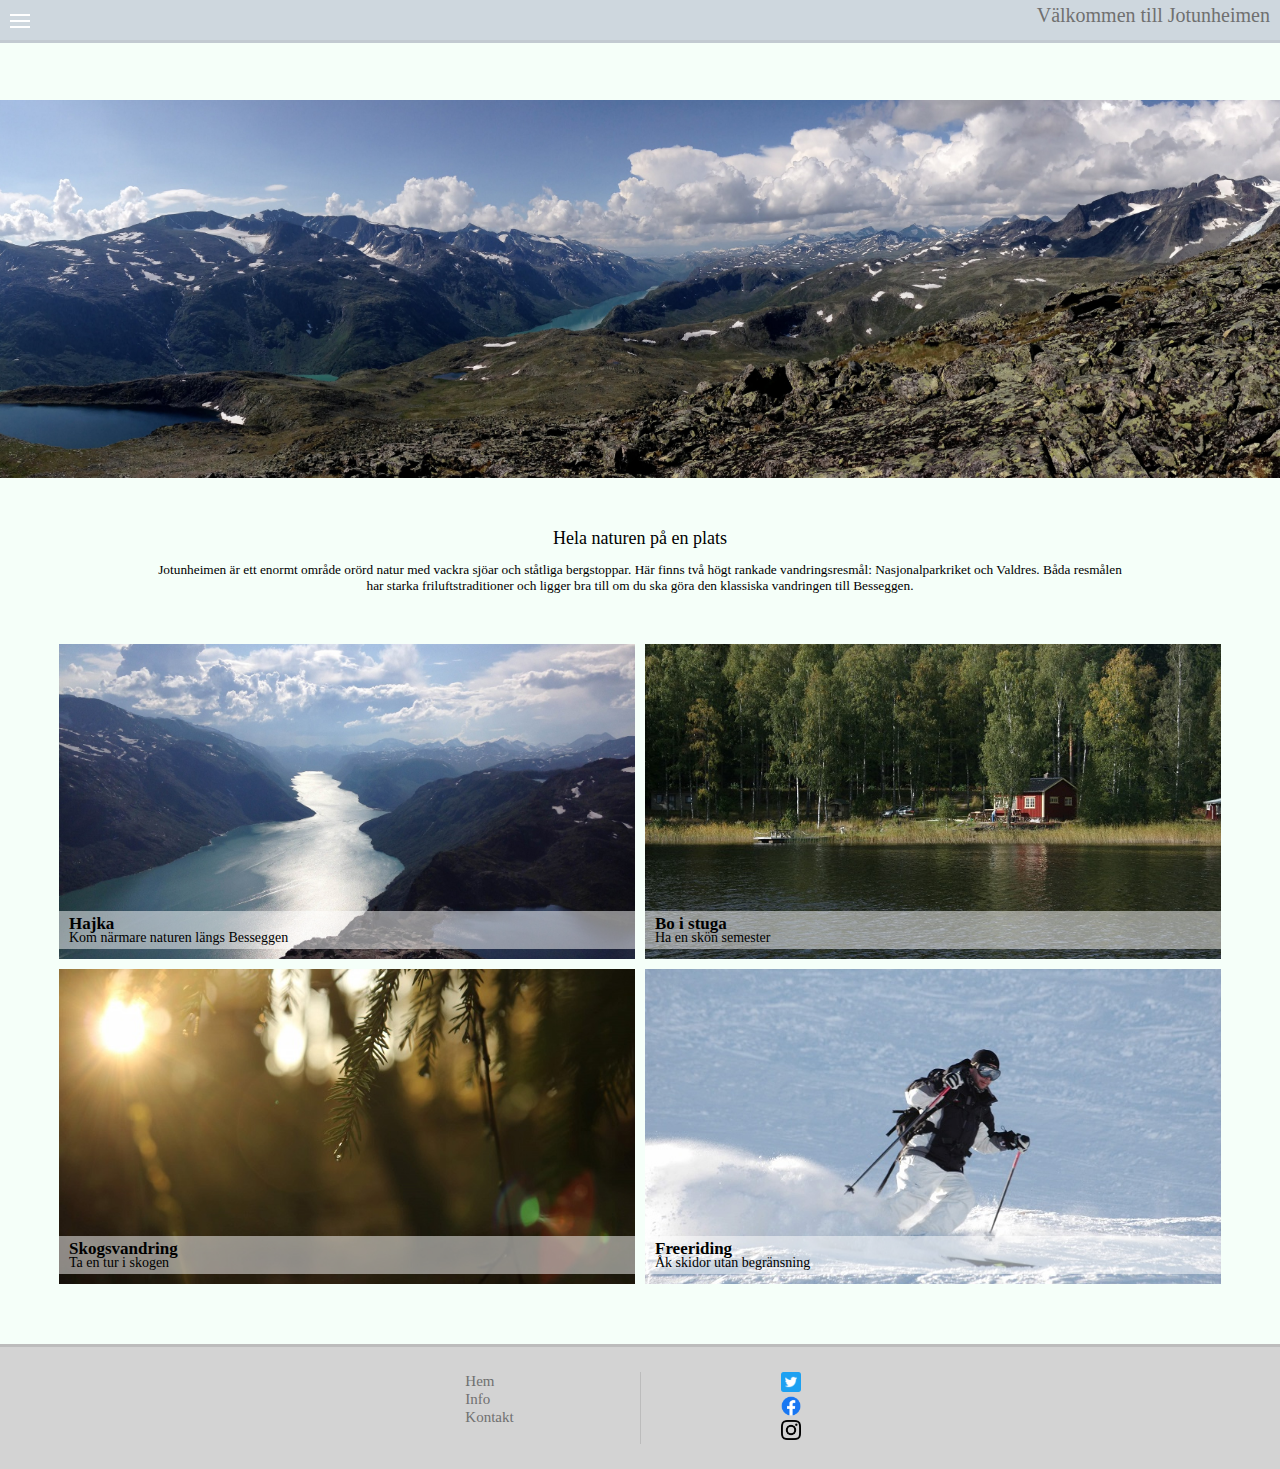
==== commit 65216c14: "contact page added" ====
--- a/src/index.html
+++ b/src/index.html
@@ -8,11 +8,14 @@
     <meta name="author" content="Marcus Lentenius">
 
     <link rel="shortcut icon" href="img/favicon.png"/>
-    <title>Visit Jotunheimen</title>
+
+    <title>Hälsa på i Jotunheimen</title>
 
     <script src="https://ajax.googleapis.com/ajax/libs/jquery/3.4.1/jquery.min.js"></script>
     <script src="https://cdnjs.cloudflare.com/ajax/libs/popper.js/1.16.0/umd/popper.min.js"></script>
     <script src="https://maxcdn.bootstrapcdn.com/bootstrap/4.4.1/js/bootstrap.min.js"></script>
+
+    <script src="js/general.js"></script>
 
     <link rel="stylesheet" href="styles/index.css"/>
     <link rel="stylesheet" href="styles/general.css"/>
@@ -20,31 +23,9 @@
 </head>
 <body>
 <nav>
-    <div class="menu">
-        <div class="drop_menu_wrapper"
-             data-toggle="collapse"
-             data-target="#demo">
-            <div class="drop_menu_icon"></div>
-            <div class="drop_menu_icon"></div>
-            <div class="drop_menu_icon"></div>
-        </div>
-        <a class="home" href="index.html">Visit Jotunheimen</a>
-    </div>
-    <div id="demo" class="menu_drop_down collapse">
-        <a class="menu_links" href="index.html"> Home </a>
-        <a class="menu_links" href="hiking.html"> Info </a>
-        <a class="menu_links" href="contact.html"> Contact </a>
-    </div>
 </nav>
+
 <header class="banner">
-    <div class="welcome_wrapper">
-        <h2 class="welcome_header">
-            Välkommen till Jotunheimen
-        </h2>
-        <p class="welcome_para">
-            Norges mest besökta naturreservat
-        </p>
-    </div>
 </header>
 
 <section id="title_info_section">
@@ -63,17 +44,17 @@
         <div class="category_hiking_wrapper" onclick="location.href='hiking.html#hiking'">
             <div class="category_text_wrapper">
                 <h2 class="category_header">
-                    Hiking
+                    Hajka
                 </h2>
                 <p class="category_paragraph">
-                    Kom närme naturen längs Besseggen
+                    Kom närmare naturen längs Besseggen
                 </p>
             </div>
         </div>
         <div class="category_lodging_wrapper" onclick="location.href='hiking.html#skiing'">
             <div class="category_text_wrapper">
                 <h2 class="category_header">
-                    Lodging
+                    Bo i stuga
                 </h2>
                 <p class="category_paragraph">
                     Ha en skön semester
@@ -83,7 +64,7 @@
         <div class="category_forest_wrapper" onclick="location.href='hiking.html#lodging'">
             <div class="category_text_wrapper">
                 <h2 class="category_header">
-                    Wood
+                    Skogsvandring
                 </h2>
                 <p class="category_paragraph">
                     Ta en tur i skogen
@@ -104,26 +85,6 @@
 </section>
 
 <footer class="footer">
-    <div class="footer_links_wrapper">
-        <div class="footer_links_centering">
-            <a class="footer_links" href="">Home</a>
-            <br>
-            <a class="footer_links" href="">Info</a>
-            <br>
-            <a class="footer_links" href="">Contact</a>
-        </div>
-    </div>
-    <div class="social_media_wrapper">
-        <a class="social_media_link" href="https://twitter.com/jotunheimen_com">
-            <img class="social_media_icon" src="img/twitter.png" alt="link to twitter"/>
-        </a>
-        <a class="social_media_link" href="https://www.facebook.com/Jotunheimennorway/">
-            <img class="social_media_icon" src="img/facebook.png" alt="link to facebook"/>
-        </a>
-        <a class="social_media_link" href="https://www.instagram.com/visitjotunheimen/">
-            <img class="social_media_icon" src="img/instagram.png" alt="link to instagram"/>
-        </a>
-    </div>
 </footer>
 
 </body>
--- a/src/styles/general.css
+++ b/src/styles/general.css
@@ -74,7 +74,7 @@
 
 a.footer_links {
     color: #707070;
-    font-size: 20px;
+    font-size: 15px;
     text-decoration: none;
 }
 
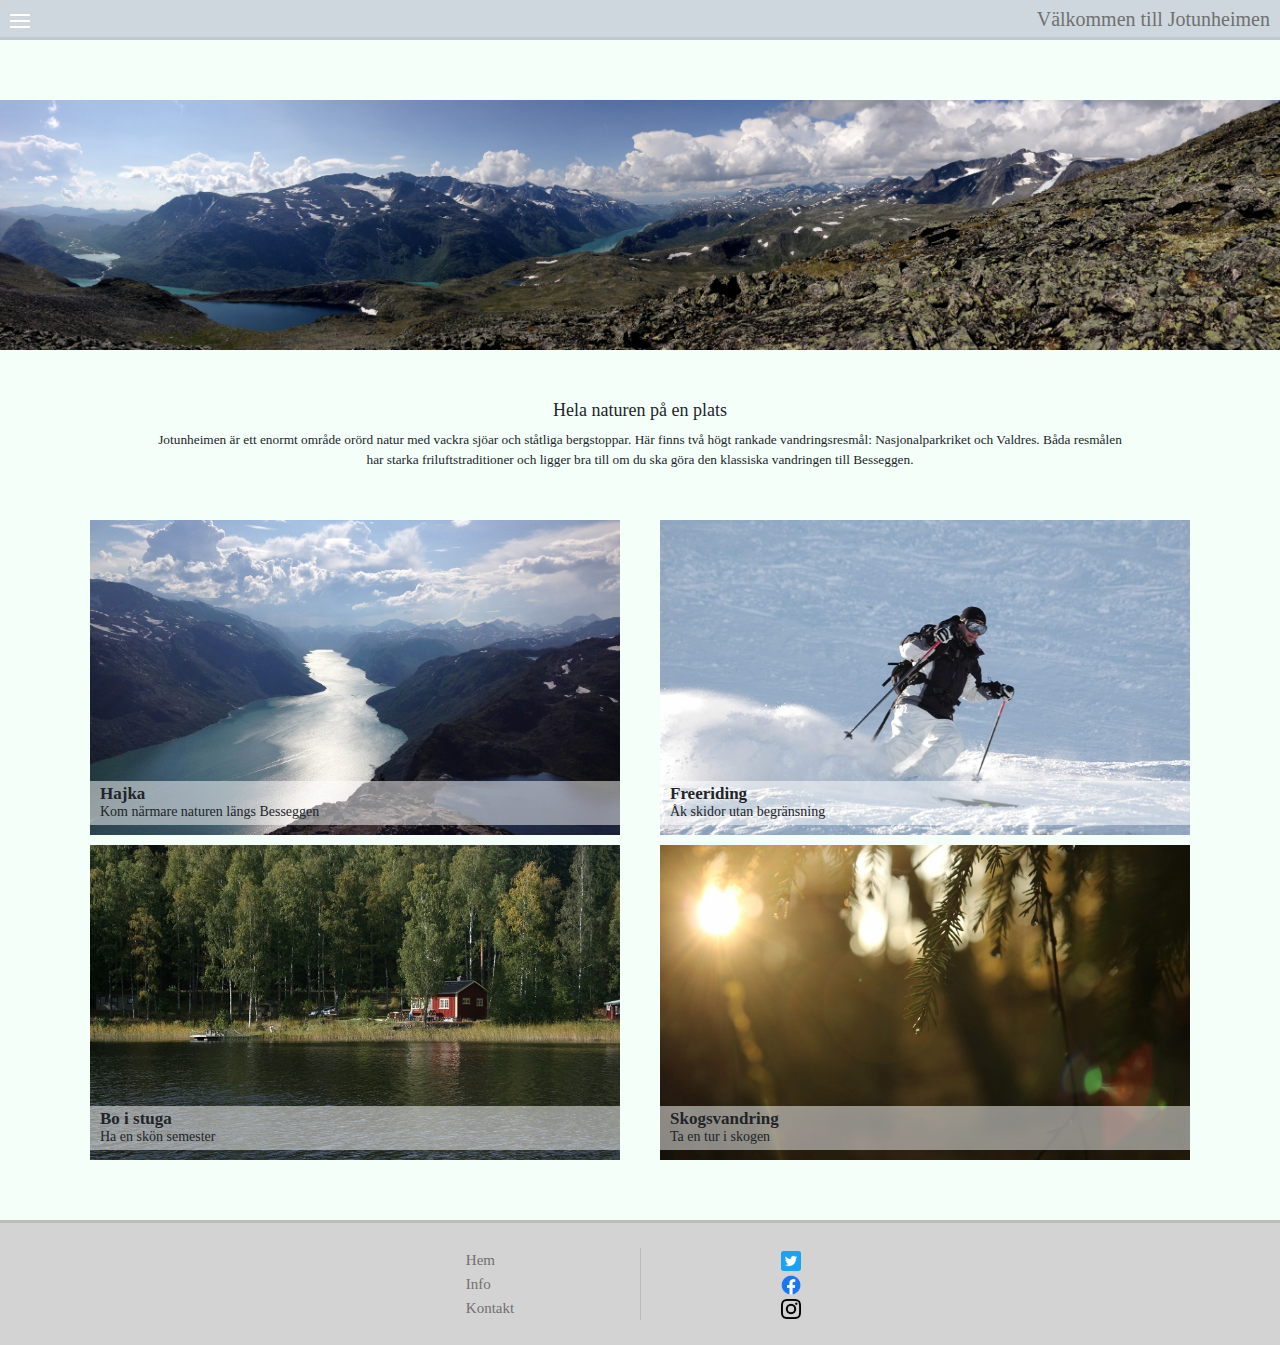
==== commit a9caf4a1: "replaced flex with bootstrap grid" ====
--- a/src/index.html
+++ b/src/index.html
@@ -11,6 +11,7 @@
 
     <title>Hälsa på i Jotunheimen</title>
 
+    <link rel="stylesheet" href="https://maxcdn.bootstrapcdn.com/bootstrap/4.4.1/css/bootstrap.min.css">
     <script src="https://ajax.googleapis.com/ajax/libs/jquery/3.4.1/jquery.min.js"></script>
     <script src="https://cdnjs.cloudflare.com/ajax/libs/popper.js/1.16.0/umd/popper.min.js"></script>
     <script src="https://maxcdn.bootstrapcdn.com/bootstrap/4.4.1/js/bootstrap.min.js"></script>
@@ -39,46 +40,57 @@
     </p>
 </section>
 
+
 <section>
-    <div class="categories_wrapper">
-        <div class="category_hiking_wrapper" onclick="location.href='hiking.html#hiking'">
-            <div class="category_text_wrapper">
-                <h2 class="category_header">
-                    Hajka
-                </h2>
-                <p class="category_paragraph">
-                    Kom närmare naturen längs Besseggen
-                </p>
+    <div class="container category_wrapper">
+        <div class="row">
+            <div class="col category_column">
+                <div class="category_hiking_wrapper" onclick="location.href='hiking.html#hiking'">
+                    <div class="category_text_wrapper">
+                        <h2 class="category_header">
+                            Hajka
+                        </h2>
+                        <p class="category_paragraph">
+                            Kom närmare naturen längs Besseggen
+                        </p>
+                    </div>
+                </div>
             </div>
-        </div>
-        <div class="category_lodging_wrapper" onclick="location.href='hiking.html#skiing'">
-            <div class="category_text_wrapper">
-                <h2 class="category_header">
-                    Bo i stuga
-                </h2>
-                <p class="category_paragraph">
-                    Ha en skön semester
-                </p>
+            <div class="col category_column">
+                <div class="category_skiing_wrapper" onclick="location.href='hiking.html#skiing'">
+                    <div class="category_text_wrapper">
+                        <h2 class="category_header">
+                            Freeriding
+                        </h2>
+                        <p class="category_paragraph">
+                            Åk skidor utan begränsning
+                        </p>
+                    </div>
+                </div>
             </div>
-        </div>
-        <div class="category_forest_wrapper" onclick="location.href='hiking.html#lodging'">
-            <div class="category_text_wrapper">
-                <h2 class="category_header">
-                    Skogsvandring
-                </h2>
-                <p class="category_paragraph">
-                    Ta en tur i skogen
-                </p>
+            <div class="col category_column">
+                <div class="category_lodging_wrapper" onclick="location.href='hiking.html#lodging'">
+                    <div class="category_text_wrapper">
+                        <h2 class="category_header">
+                            Bo i stuga
+                        </h2>
+                        <p class="category_paragraph">
+                            Ha en skön semester
+                        </p>
+                    </div>
+                </div>
             </div>
-        </div>
-        <div class="category_skiing_wrapper" onclick="location.href='hiking.html#forest_trail'">
-            <div class="category_text_wrapper">
-                <h2 class="category_header">
-                    Freeriding
-                </h2>
-                <p class="category_paragraph">
-                    Åk skidor utan begränsning
-                </p>
+            <div class="col category_column">
+                <div class="category_forest_wrapper" onclick="location.href='hiking.html#trailing'">
+                    <div class="category_text_wrapper">
+                        <h2 class="category_header">
+                            Skogsvandring
+                        </h2>
+                        <p class="category_paragraph">
+                            Ta en tur i skogen
+                        </p>
+                    </div>
+                </div>
             </div>
         </div>
     </div>
--- a/src/styles/index.css
+++ b/src/styles/index.css
@@ -1,12 +1,8 @@
-
-/*<editor-fold desc="BANNER">*/
-
 header.banner {
     background-image: url("../img/mountain_panorama.jpg");
     background-size: cover;
     background-position: center;
     min-height: 250px;
-    /*height: 100px;*/
     max-height: 300px;
     padding-bottom: 10%;
     margin-top: 100px;
@@ -36,18 +32,14 @@
 }
 
 h2.welcome_header {
-    /*padding: 0;*/
     font-size: 25px;
     margin: 0;
 }
 
 p.welcome_para {
-    /*padding: 0;*/
     margin: 0;
 }
-/*</editor-fold>*/
 
-/*<editor-fold desc="TITLE">*/
 #title_info_section {
     margin: 50px 0;
     text-align: center;
@@ -61,9 +53,6 @@
 p.title_paragraph {
     font-size: smaller;
 }
-/*</editor-fold>*/
-
-/*<editor-fold desc="CATEGORIES">*/
 
 div.categories_wrapper {
     width: 100%;
@@ -73,34 +62,30 @@
     justify-content: center;
 }
 
-@media only screen and (max-width: 750px) {
-    div.category_hiking_wrapper,
-    div.category_lodging_wrapper,
-    div.category_forest_wrapper,
-    div.category_skiing_wrapper {
-        height: 25vh;
-        flex-basis: 49%;
-    }
+
+div.category_hiking_wrapper,
+div.category_lodging_wrapper,
+div.category_forest_wrapper,
+div.category_skiing_wrapper {
+    height: 35vh;
 }
 
-@media only screen and (min-width: 751px) {
-    div.category_hiking_wrapper,
-    div.category_lodging_wrapper,
-    div.category_forest_wrapper,
-    div.category_skiing_wrapper {
-        flex-basis: 49%;
-        max-width: 45%;
-        height: 35vh;
-    }
+div.category_column {
+    min-width: 400px;
+}
+
+div.category_wrapper {
+    margin-bottom: 50px;
 }
 
 div.category_hiking_wrapper:hover,
 div.category_lodging_wrapper:hover,
 div.category_forest_wrapper:hover,
-div.category_skiing_wrapper:hover  {
+div.category_skiing_wrapper:hover {
     opacity: 0.9;
     cursor: pointer;
 }
+
 div.category_hiking_wrapper,
 div.category_lodging_wrapper,
 div.category_forest_wrapper,
@@ -108,12 +93,10 @@
     background-size: cover;
     background-position: center;
     margin: 0 5px 10px 5px;
-    flex-grow: 1;
     position: relative;
     transition: opacity .2s ease-in-out;
 }
 
-/*<editor-fold desc="BG_IMG">*/
 div.category_lodging_wrapper {
     background-image: url("../img/lodge.JPG");
 }
@@ -121,6 +104,7 @@
 div.category_hiking_wrapper {
     background-image: url("../img/lake.jpg");
 }
+
 div.category_hiking_wrapper:hover {
     cursor: pointer;
 }
@@ -132,7 +116,6 @@
 div.category_skiing_wrapper {
     background-image: url("../img/skiing.JPG");
 }
-/*</editor-fold>*/
 
 
 div.category_text_wrapper {
@@ -155,9 +138,4 @@
 p.category_paragraph {
     font-size: 14px;
     margin: -4px 0 0 0;
-}
-
-
-/*</editor-fold>*/
-
-
+}